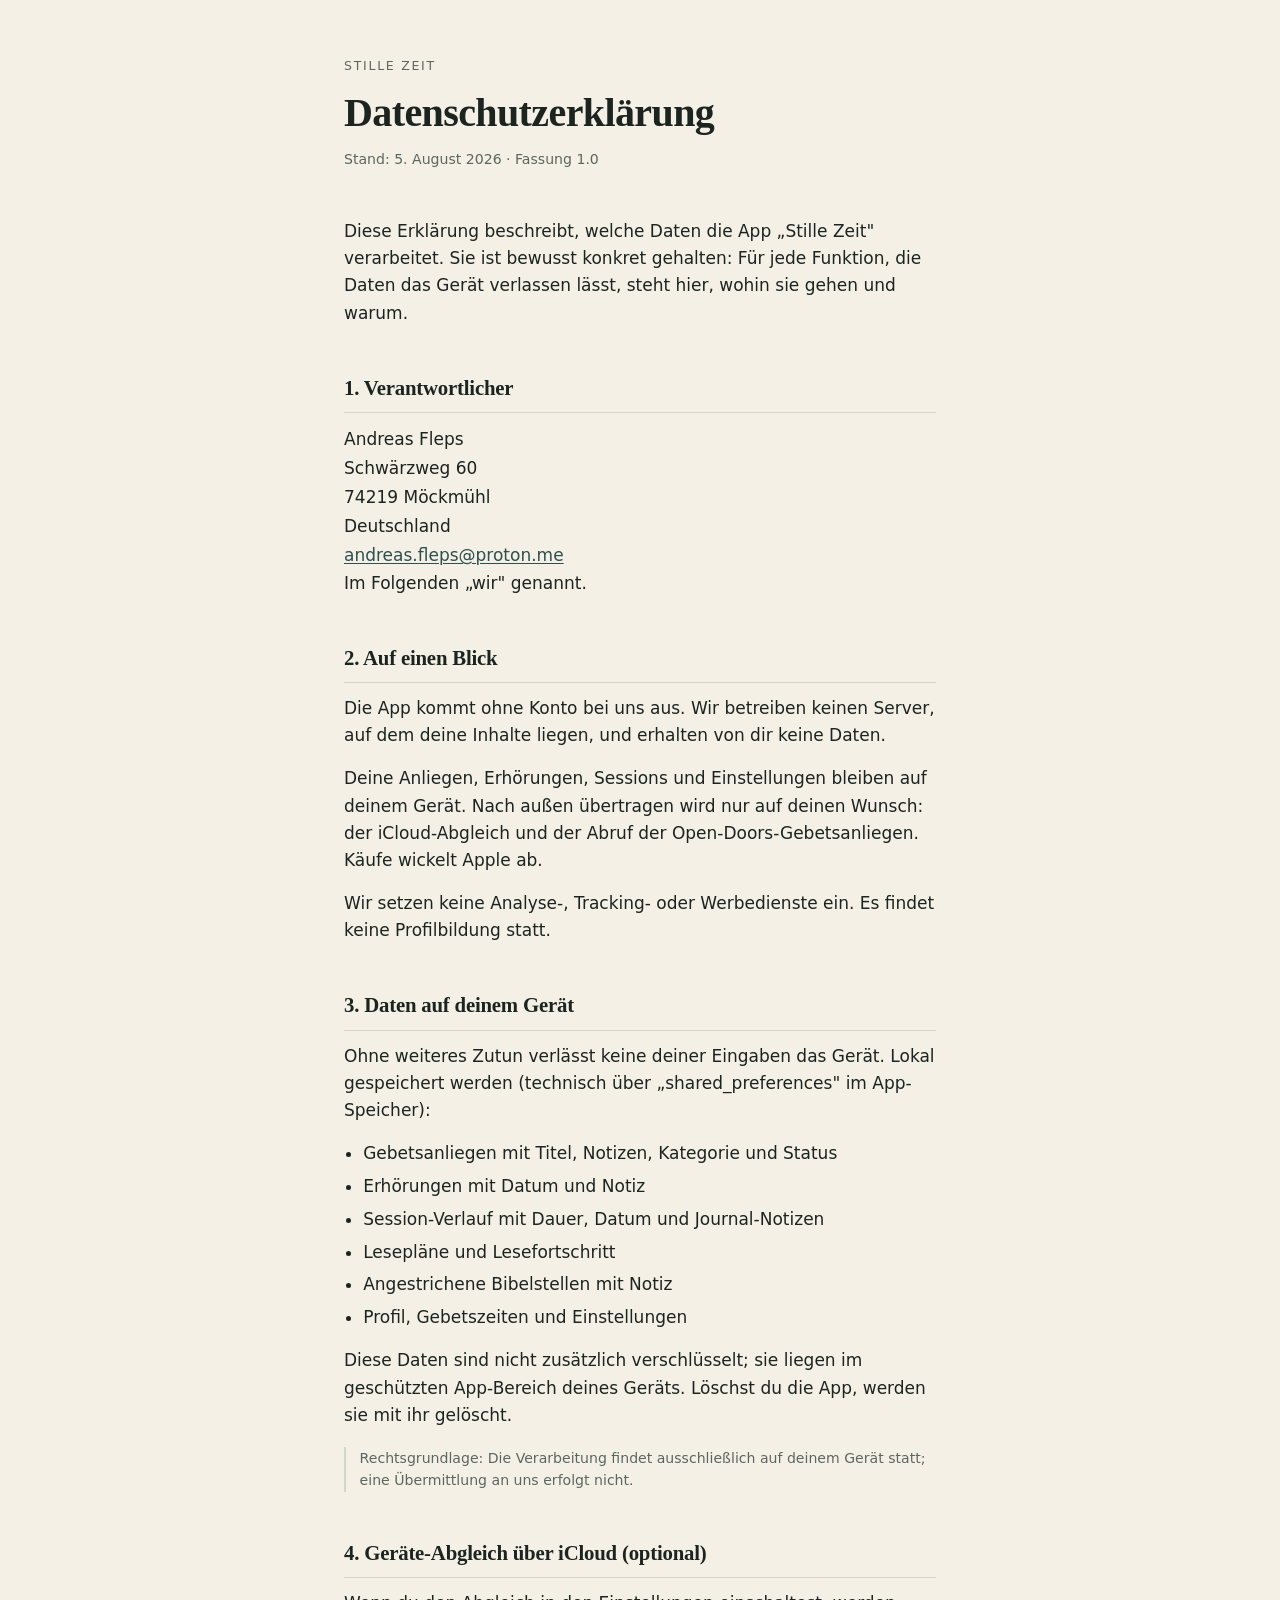
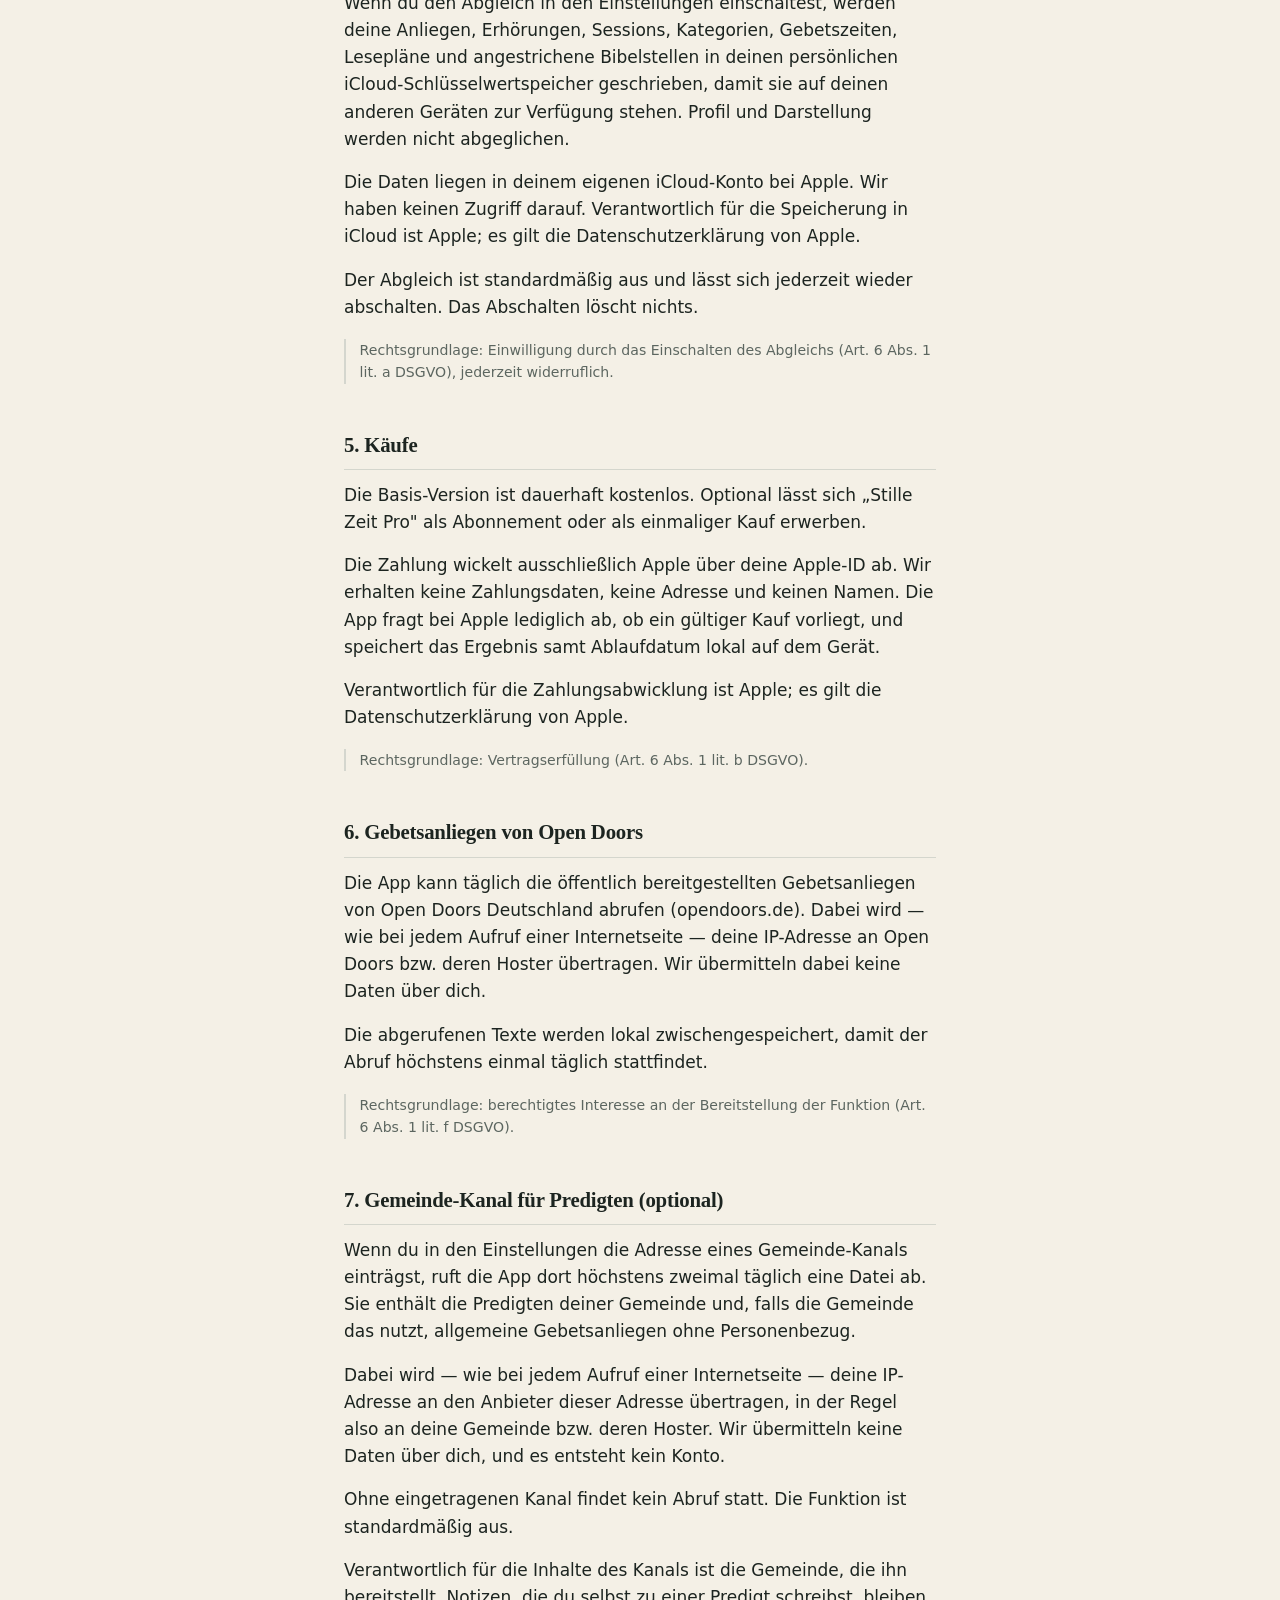
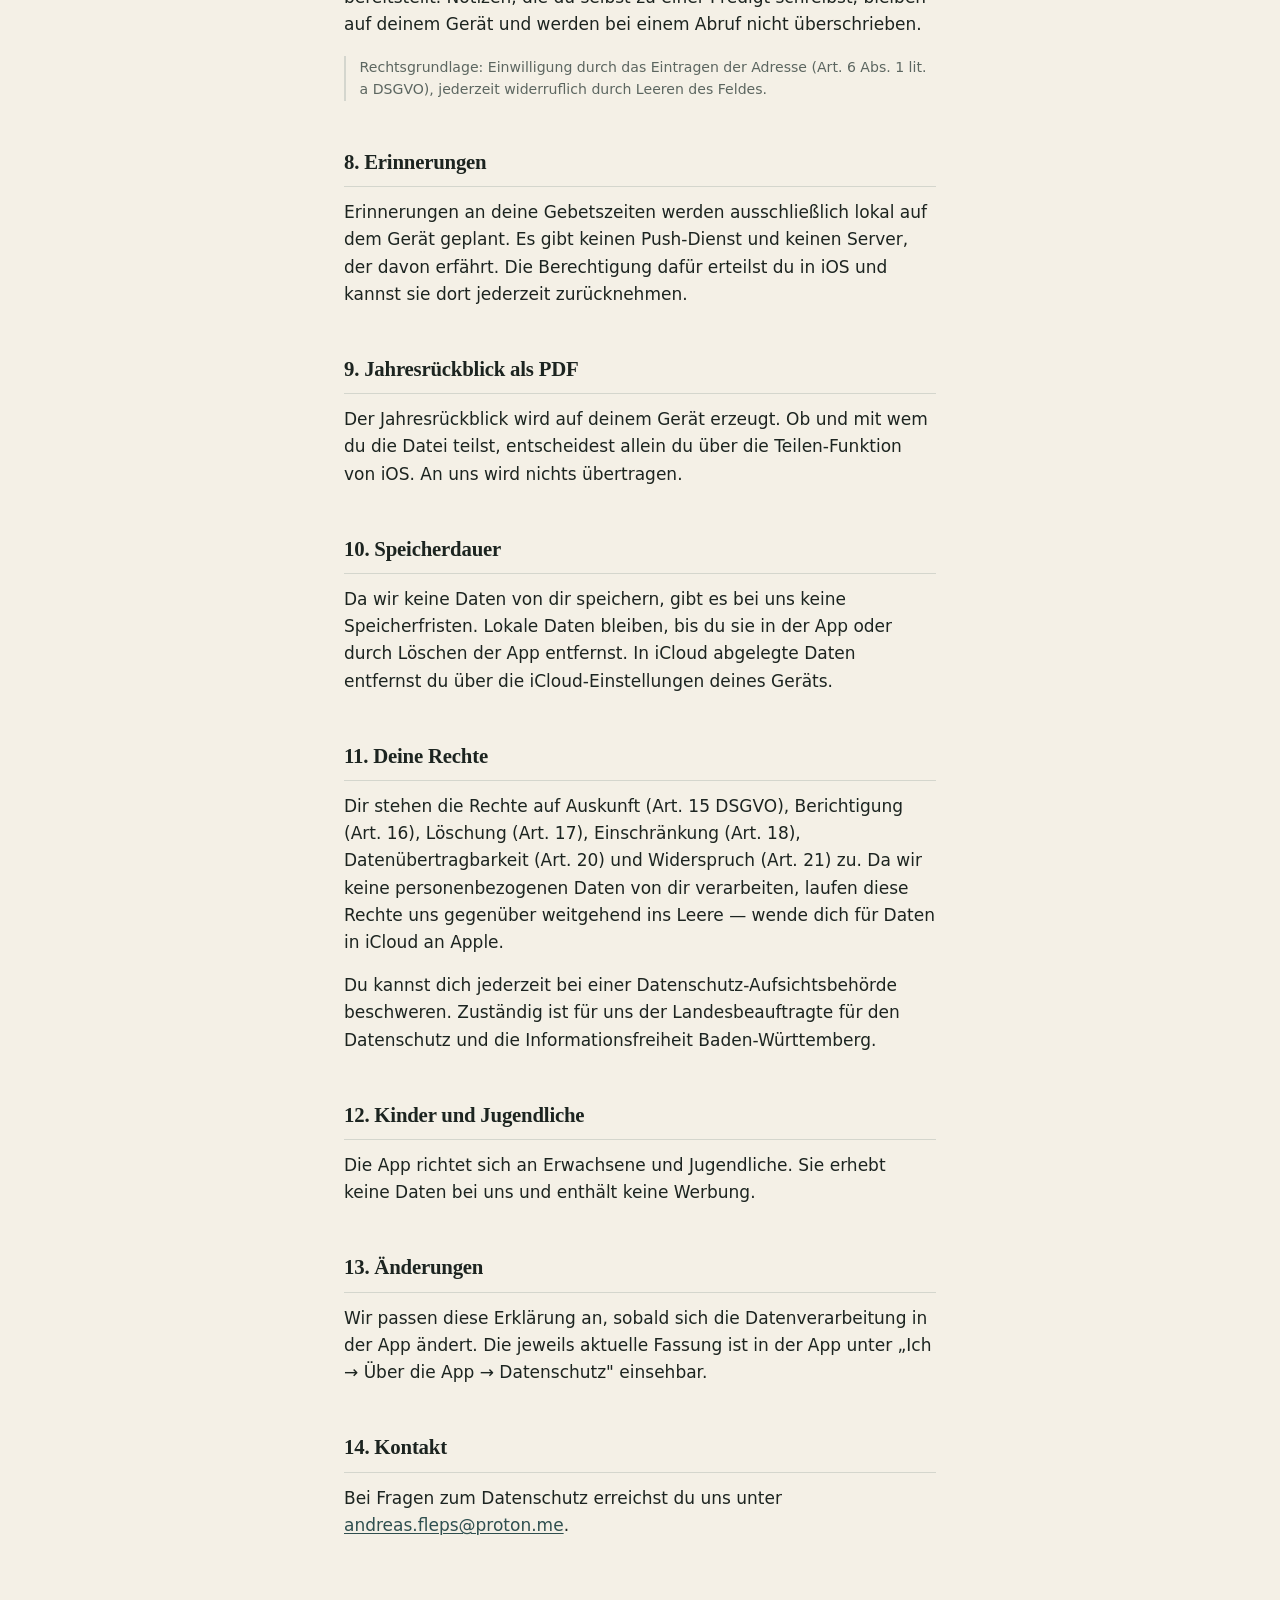
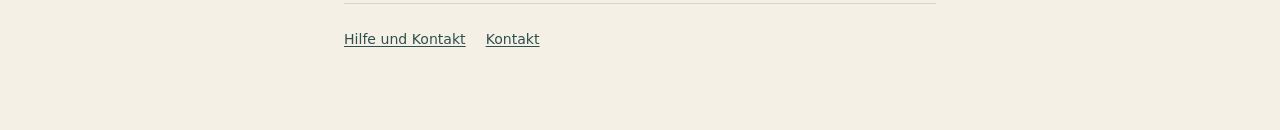
==== datenschutz.html @ 4883e611 "Hilfe- und Datenschutzseite für Stille Zeit Apple verlangt für den App Store eine erreichbare Suppor" ====
<!DOCTYPE html>
<html lang="de">
<head>
<meta charset="utf-8">
<meta name="viewport" content="width=device-width, initial-scale=1">
<title>Datenschutzerklärung — Stille Zeit</title>
<meta name="description" content="Welche Daten die App Stille Zeit verarbeitet — und welche nicht.">
<link rel="stylesheet" href="stil.css">
</head>
<body>
<div class="huelle">

  <header class="kopf">
    <p class="marke">Stille Zeit</p>
    <h1>Datenschutzerklärung</h1>
    <p class="stand">Stand: 5. August 2026 · Fassung 1.0</p>
  </header>

  <p>Diese Erklärung beschreibt, welche Daten die App „Stille Zeit" verarbeitet. Sie ist bewusst konkret gehalten: Für jede Funktion, die Daten das Gerät verlassen lässt, steht hier, wohin sie gehen und warum.</p>

  <h2>1. Verantwortlicher</h2>
  <address class="anschrift">
    Andreas Fleps<br>
    Schwärzweg 60<br>
    74219 Möckmühl<br>
    Deutschland<br>
    <a href="mailto:andreas.fleps@proton.me">andreas.fleps@proton.me</a>
  </address>
  <p>Im Folgenden „wir" genannt.</p>

  <h2>2. Auf einen Blick</h2>
  <p>Die App kommt ohne Konto bei uns aus. Wir betreiben keinen Server, auf dem deine Inhalte liegen, und erhalten von dir keine Daten.</p>
  <p>Deine Anliegen, Erhörungen, Sessions und Einstellungen bleiben auf deinem Gerät. Nach außen übertragen wird nur auf deinen Wunsch: der iCloud-Abgleich und der Abruf der Open-Doors-Gebetsanliegen. Käufe wickelt Apple ab.</p>
  <p>Wir setzen keine Analyse-, Tracking- oder Werbedienste ein. Es findet keine Profilbildung statt.</p>

  <h2>3. Daten auf deinem Gerät</h2>
  <p>Ohne weiteres Zutun verlässt keine deiner Eingaben das Gerät. Lokal gespeichert werden (technisch über „shared_preferences" im App-Speicher):</p>
  <ul>
    <li>Gebetsanliegen mit Titel, Notizen, Kategorie und Status</li>
    <li>Erhörungen mit Datum und Notiz</li>
    <li>Session-Verlauf mit Dauer, Datum und Journal-Notizen</li>
    <li>Lesepläne und Lesefortschritt</li>
    <li>Angestrichene Bibelstellen mit Notiz</li>
    <li>Profil, Gebetszeiten und Einstellungen</li>
  </ul>
  <p>Diese Daten sind nicht zusätzlich verschlüsselt; sie liegen im geschützten App-Bereich deines Geräts. Löschst du die App, werden sie mit ihr gelöscht.</p>
  <p class="rechtsgrund">Rechtsgrundlage: Die Verarbeitung findet ausschließlich auf deinem Gerät statt; eine Übermittlung an uns erfolgt nicht.</p>

  <h2>4. Geräte-Abgleich über iCloud (optional)</h2>
  <p>Wenn du den Abgleich in den Einstellungen einschaltest, werden deine Anliegen, Erhörungen, Sessions, Kategorien, Gebetszeiten, Lesepläne und angestrichene Bibelstellen in deinen persönlichen iCloud-Schlüsselwertspeicher geschrieben, damit sie auf deinen anderen Geräten zur Verfügung stehen. Profil und Darstellung werden nicht abgeglichen.</p>
  <p>Die Daten liegen in deinem eigenen iCloud-Konto bei Apple. Wir haben keinen Zugriff darauf. Verantwortlich für die Speicherung in iCloud ist Apple; es gilt die Datenschutzerklärung von Apple.</p>
  <p>Der Abgleich ist standardmäßig aus und lässt sich jederzeit wieder abschalten. Das Abschalten löscht nichts.</p>
  <p class="rechtsgrund">Rechtsgrundlage: Einwilligung durch das Einschalten des Abgleichs (Art. 6 Abs. 1 lit. a DSGVO), jederzeit widerruflich.</p>

  <h2>5. Käufe</h2>
  <p>Die Basis-Version ist dauerhaft kostenlos. Optional lässt sich „Stille Zeit Pro" als Abonnement oder als einmaliger Kauf erwerben.</p>
  <p>Die Zahlung wickelt ausschließlich Apple über deine Apple-ID ab. Wir erhalten keine Zahlungsdaten, keine Adresse und keinen Namen. Die App fragt bei Apple lediglich ab, ob ein gültiger Kauf vorliegt, und speichert das Ergebnis samt Ablaufdatum lokal auf dem Gerät.</p>
  <p>Verantwortlich für die Zahlungsabwicklung ist Apple; es gilt die Datenschutzerklärung von Apple.</p>
  <p class="rechtsgrund">Rechtsgrundlage: Vertragserfüllung (Art. 6 Abs. 1 lit. b DSGVO).</p>

  <h2>6. Gebetsanliegen von Open Doors</h2>
  <p>Die App kann täglich die öffentlich bereitgestellten Gebetsanliegen von Open Doors Deutschland abrufen (opendoors.de). Dabei wird — wie bei jedem Aufruf einer Internetseite — deine IP-Adresse an Open Doors bzw. deren Hoster übertragen. Wir übermitteln dabei keine Daten über dich.</p>
  <p>Die abgerufenen Texte werden lokal zwischengespeichert, damit der Abruf höchstens einmal täglich stattfindet.</p>
  <p class="rechtsgrund">Rechtsgrundlage: berechtigtes Interesse an der Bereitstellung der Funktion (Art. 6 Abs. 1 lit. f DSGVO).</p>

  <h2>7. Gemeinde-Kanal für Predigten (optional)</h2>
  <p>Wenn du in den Einstellungen die Adresse eines Gemeinde-Kanals einträgst, ruft die App dort höchstens zweimal täglich eine Datei ab. Sie enthält die Predigten deiner Gemeinde und, falls die Gemeinde das nutzt, allgemeine Gebetsanliegen ohne Personenbezug.</p>
  <p>Dabei wird — wie bei jedem Aufruf einer Internetseite — deine IP-Adresse an den Anbieter dieser Adresse übertragen, in der Regel also an deine Gemeinde bzw. deren Hoster. Wir übermitteln keine Daten über dich, und es entsteht kein Konto.</p>
  <p>Ohne eingetragenen Kanal findet kein Abruf statt. Die Funktion ist standardmäßig aus.</p>
  <p>Verantwortlich für die Inhalte des Kanals ist die Gemeinde, die ihn bereitstellt. Notizen, die du selbst zu einer Predigt schreibst, bleiben auf deinem Gerät und werden bei einem Abruf nicht überschrieben.</p>
  <p class="rechtsgrund">Rechtsgrundlage: Einwilligung durch das Eintragen der Adresse (Art. 6 Abs. 1 lit. a DSGVO), jederzeit widerruflich durch Leeren des Feldes.</p>

  <h2>8. Erinnerungen</h2>
  <p>Erinnerungen an deine Gebetszeiten werden ausschließlich lokal auf dem Gerät geplant. Es gibt keinen Push-Dienst und keinen Server, der davon erfährt. Die Berechtigung dafür erteilst du in iOS und kannst sie dort jederzeit zurücknehmen.</p>

  <h2>9. Jahresrückblick als PDF</h2>
  <p>Der Jahresrückblick wird auf deinem Gerät erzeugt. Ob und mit wem du die Datei teilst, entscheidest allein du über die Teilen-Funktion von iOS. An uns wird nichts übertragen.</p>

  <h2>10. Speicherdauer</h2>
  <p>Da wir keine Daten von dir speichern, gibt es bei uns keine Speicherfristen. Lokale Daten bleiben, bis du sie in der App oder durch Löschen der App entfernst. In iCloud abgelegte Daten entfernst du über die iCloud-Einstellungen deines Geräts.</p>

  <h2>11. Deine Rechte</h2>
  <p>Dir stehen die Rechte auf Auskunft (Art. 15 DSGVO), Berichtigung (Art. 16), Löschung (Art. 17), Einschränkung (Art. 18), Datenübertragbarkeit (Art. 20) und Widerspruch (Art. 21) zu. Da wir keine personenbezogenen Daten von dir verarbeiten, laufen diese Rechte uns gegenüber weitgehend ins Leere — wende dich für Daten in iCloud an Apple.</p>
  <p>Du kannst dich jederzeit bei einer Datenschutz-Aufsichtsbehörde beschweren. Zuständig ist für uns der Landesbeauftragte für den Datenschutz und die Informationsfreiheit Baden-Württemberg.</p>

  <h2>12. Kinder und Jugendliche</h2>
  <p>Die App richtet sich an Erwachsene und Jugendliche. Sie erhebt keine Daten bei uns und enthält keine Werbung.</p>

  <h2>13. Änderungen</h2>
  <p>Wir passen diese Erklärung an, sobald sich die Datenverarbeitung in der App ändert. Die jeweils aktuelle Fassung ist in der App unter „Ich → Über die App → Datenschutz" einsehbar.</p>

  <h2>14. Kontakt</h2>
  <p>Bei Fragen zum Datenschutz erreichst du uns unter <a href="mailto:andreas.fleps@proton.me">andreas.fleps@proton.me</a>.</p>

  <footer class="fuss">
    <a href="index.html">Hilfe und Kontakt</a>
    <a href="mailto:andreas.fleps@proton.me">Kontakt</a>
  </footer>

</div>
</body>
</html>
---- stil.css ----
/* Farben und Typografie der App „Stille Zeit" —
   Schiefergrün, Sandton, warmes Gold. */

:root {
  --sand: #f4f0e6;
  --karte: #ffffff;
  --tinte: #1c2420;
  --tinte-leise: #5c6660;
  --schiefer: #2f4f4f;
  --gold: #a8863f;
  --linie: rgba(47, 79, 79, 0.16);
  --linie-zart: rgba(47, 79, 79, 0.08);
}

@media (prefers-color-scheme: dark) {
  :root {
    --sand: #141a18;
    --karte: #1e2624;
    --tinte: #e8e4d9;
    --tinte-leise: #9aa49e;
    --schiefer: #8fb3a8;
    --gold: #c4a35a;
    --linie: rgba(143, 179, 168, 0.22);
    --linie-zart: rgba(143, 179, 168, 0.1);
  }
}

* {
  box-sizing: border-box;
}

body {
  margin: 0;
  padding: 0;
  background: var(--sand);
  color: var(--tinte);
  font-family: system-ui, -apple-system, "Segoe UI", Roboto, sans-serif;
  font-size: 17px;
  line-height: 1.6;
  -webkit-font-smoothing: antialiased;
}

.huelle {
  max-width: 40rem;
  margin: 0 auto;
  padding: 3.5rem 1.5rem 5rem;
}

/* ── Kopf ── */

.kopf {
  margin-bottom: 3rem;
}

.marke {
  font-size: 0.78rem;
  letter-spacing: 0.14em;
  text-transform: uppercase;
  color: var(--tinte-leise);
  margin: 0 0 0.9rem;
}

h1 {
  font-family: ui-serif, Georgia, "Times New Roman", serif;
  font-size: clamp(1.9rem, 5vw, 2.5rem);
  font-weight: 600;
  letter-spacing: -0.015em;
  line-height: 1.15;
  text-wrap: balance;
  margin: 0 0 0.7rem;
}

.stand {
  font-size: 0.88rem;
  color: var(--tinte-leise);
  margin: 0;
}

.vorspann {
  font-size: 1.05rem;
  color: var(--tinte-leise);
  margin: 0;
}

/* ── Text ── */

h2 {
  font-family: ui-serif, Georgia, "Times New Roman", serif;
  font-size: 1.3rem;
  font-weight: 600;
  letter-spacing: -0.01em;
  margin: 2.75rem 0 0.75rem;
  padding-bottom: 0.5rem;
  border-bottom: 1px solid var(--linie);
}

h3 {
  font-size: 1.02rem;
  font-weight: 600;
  margin: 1.9rem 0 0.4rem;
}

p {
  margin: 0 0 1rem;
}

ul {
  margin: 0 0 1rem;
  padding-left: 1.2rem;
}

li {
  margin-bottom: 0.35rem;
}

a {
  color: var(--schiefer);
  text-decoration-thickness: 1px;
  text-underline-offset: 2px;
}

a:hover {
  color: var(--gold);
}

a:focus-visible {
  outline: 2px solid var(--gold);
  outline-offset: 2px;
  border-radius: 2px;
}

.anschrift {
  font-style: normal;
  line-height: 1.7;
}

/* ── Karten und Hinweise ── */

.karte {
  background: var(--karte);
  border: 1px solid var(--linie);
  border-radius: 12px;
  padding: 1.25rem 1.4rem;
  margin: 1.5rem 0;
}

.karte p:last-child {
  margin-bottom: 0;
}

.rechtsgrund {
  font-size: 0.88rem;
  color: var(--tinte-leise);
  border-left: 2px solid var(--linie);
  padding-left: 0.85rem;
  margin: 1.1rem 0 1.5rem;
}

/* ── Fuß ── */

.fuss {
  margin-top: 4rem;
  padding-top: 1.5rem;
  border-top: 1px solid var(--linie);
  font-size: 0.88rem;
  color: var(--tinte-leise);
  display: flex;
  gap: 1.25rem;
  flex-wrap: wrap;
}
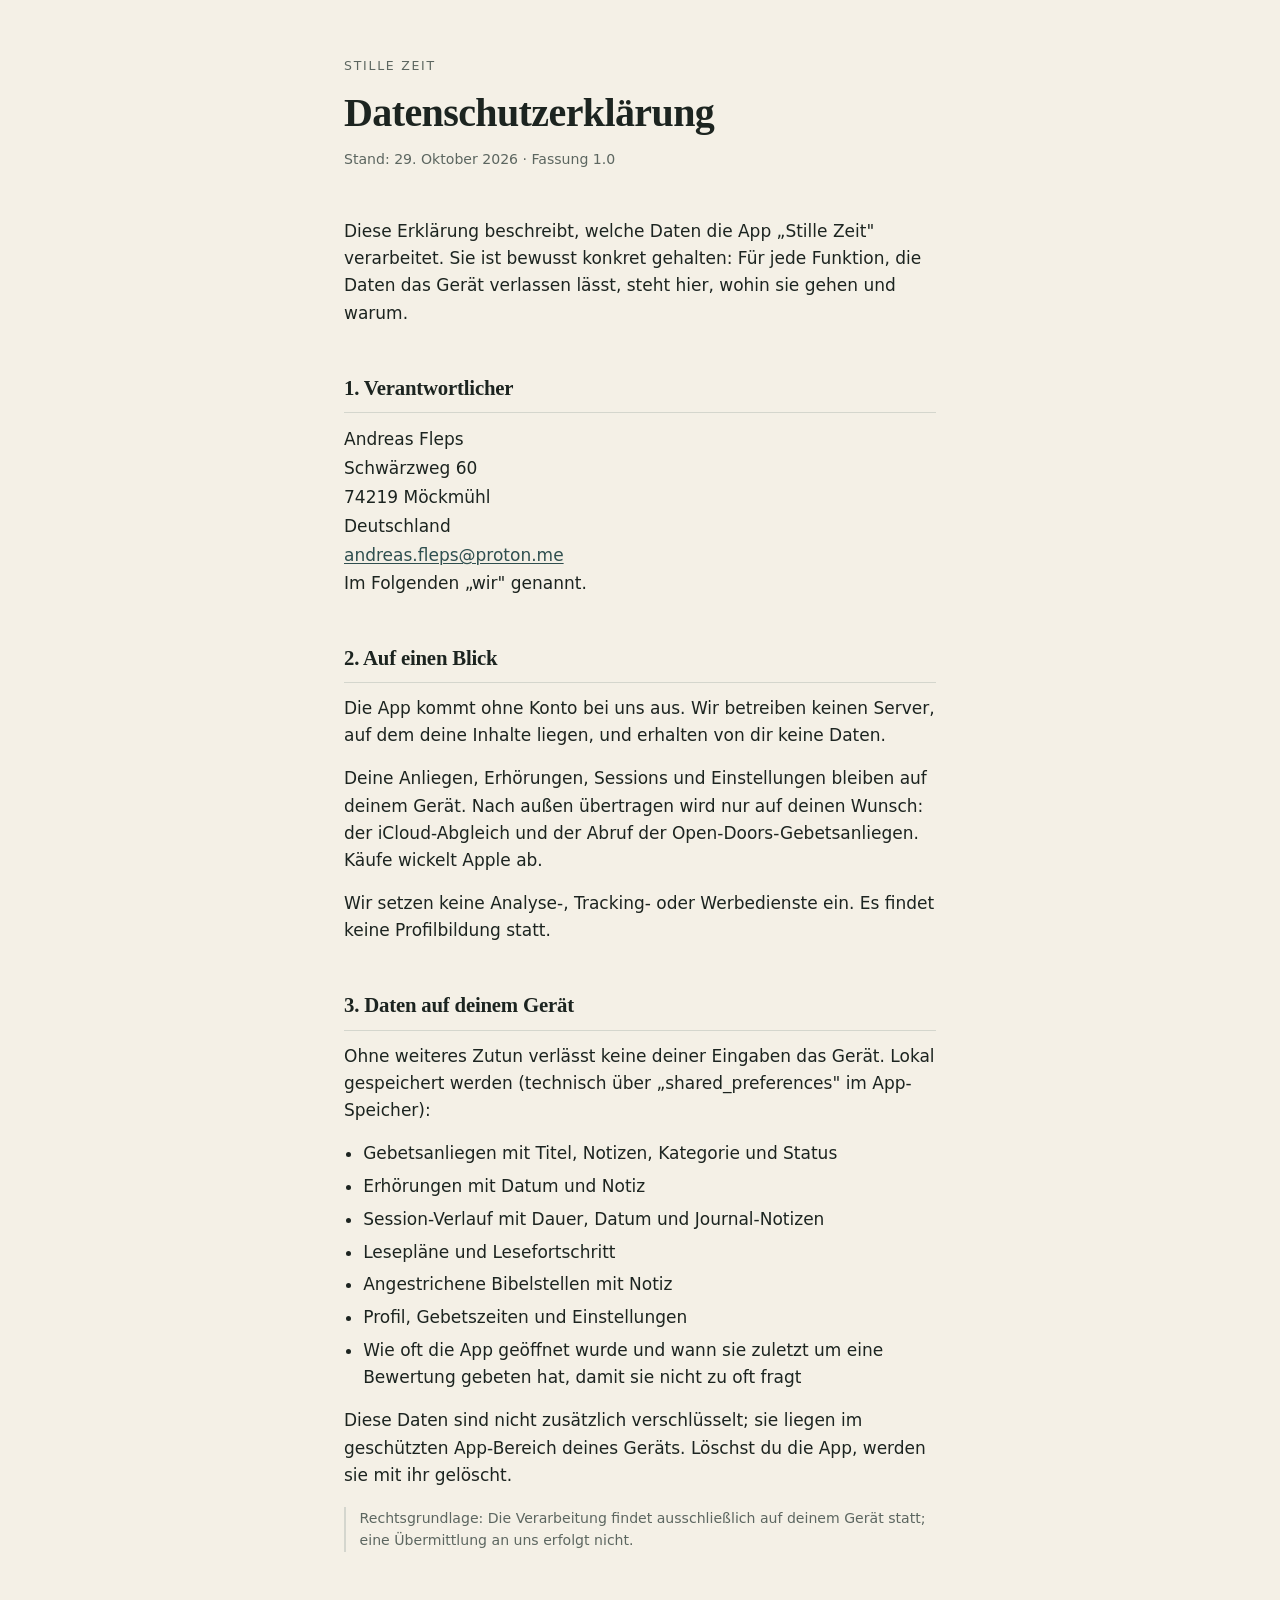
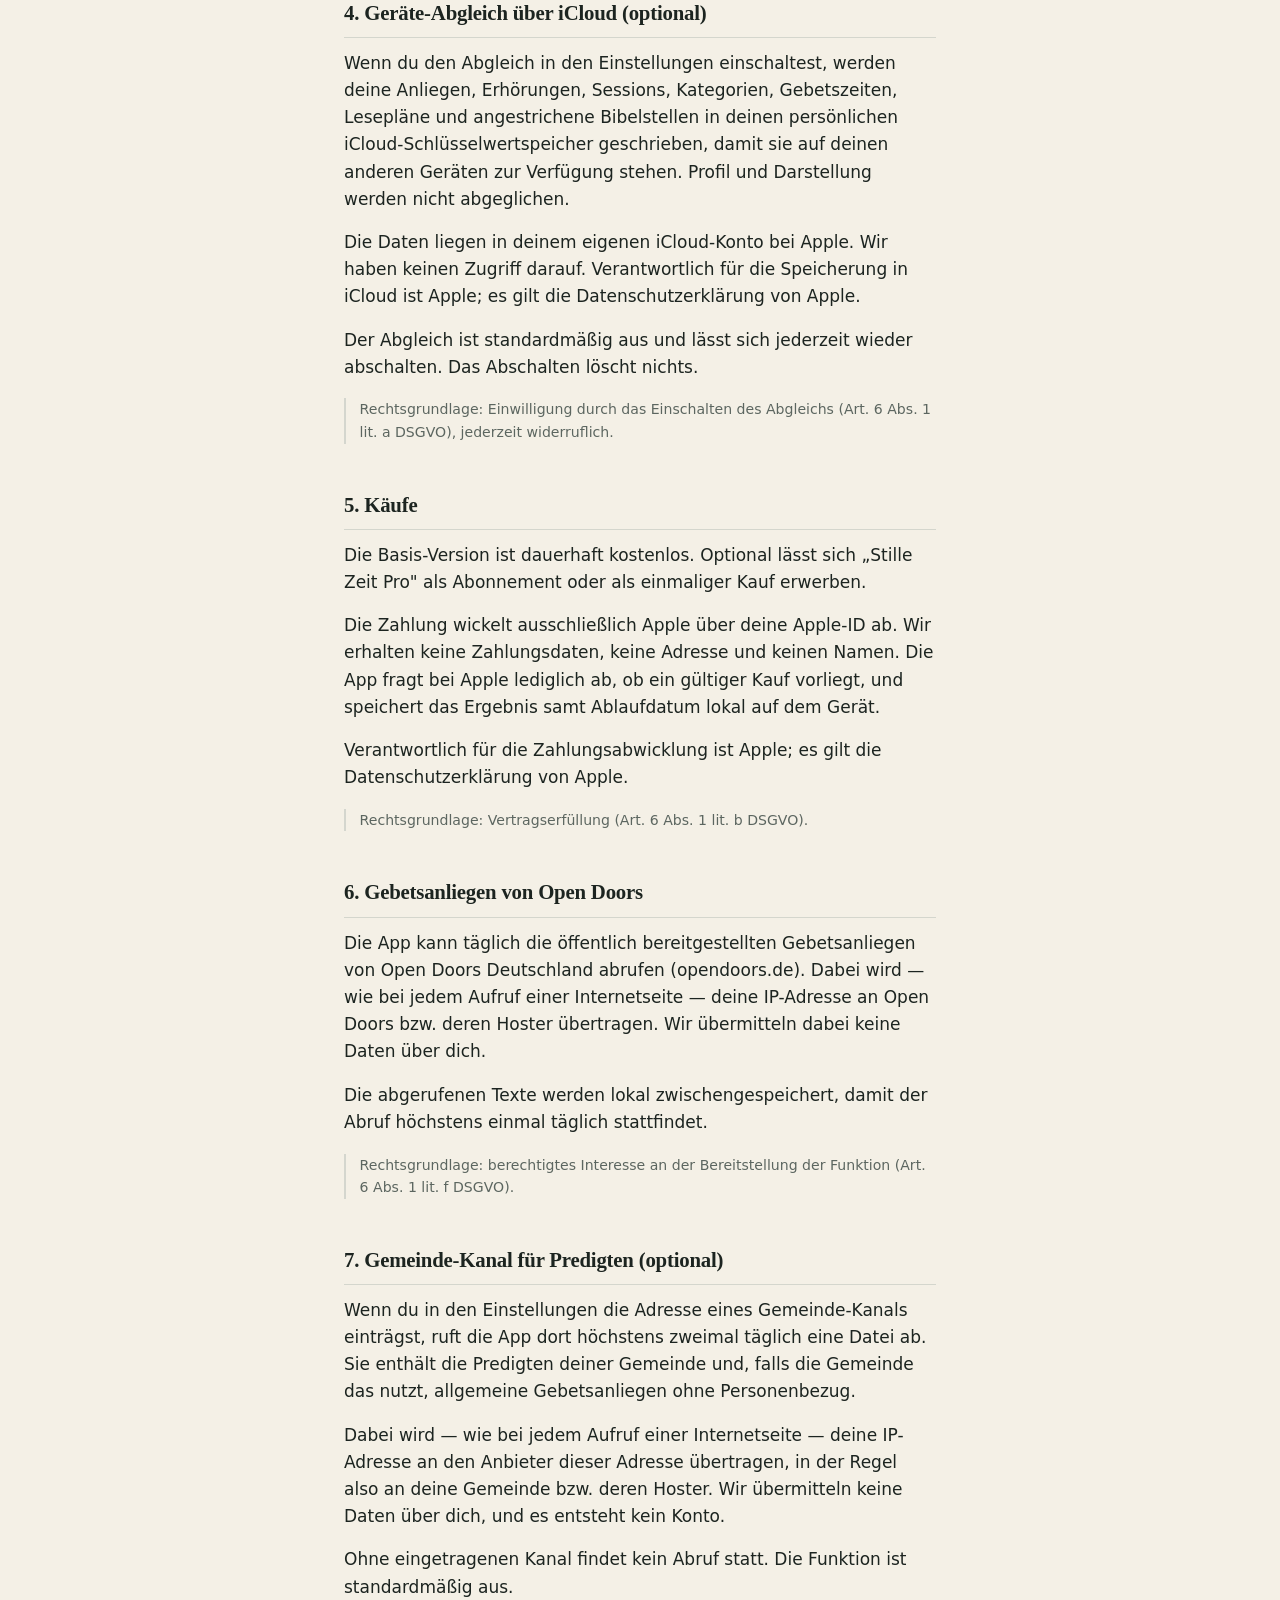
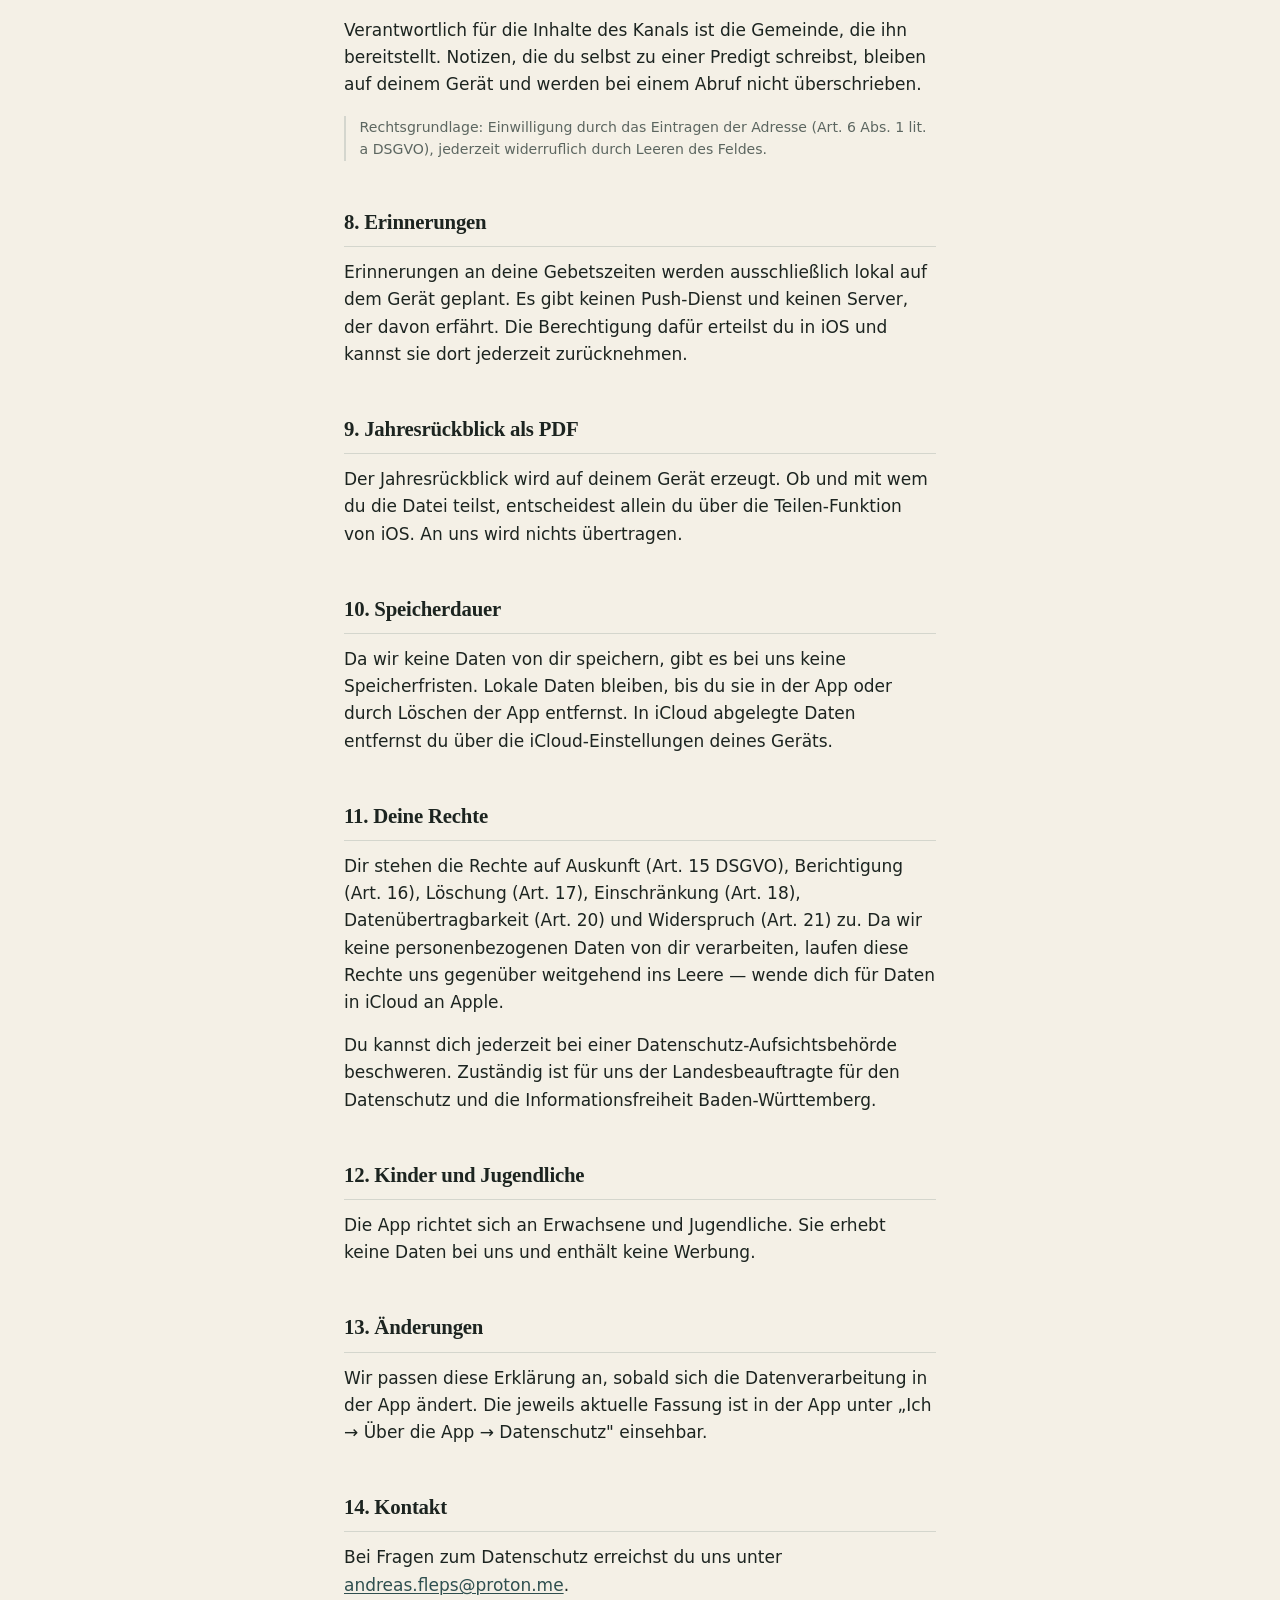
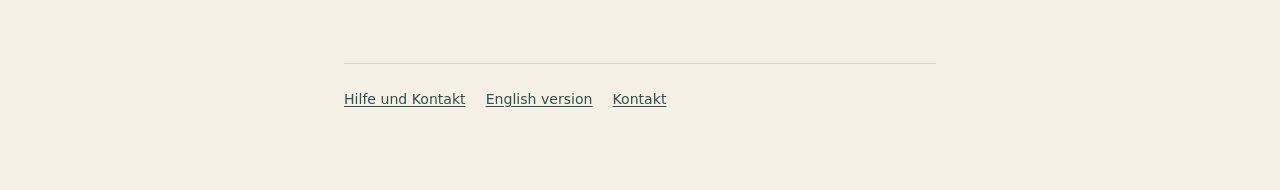
==== commit 93ff6a2a: "Datenschutz: englische Fassung, deutsche auf Stand 29. Oktober 2026 Co-Authored-By: Claude Sonnet 5." ====
--- a/datenschutz.html
+++ b/datenschutz.html
@@ -13,7 +13,7 @@
   <header class="kopf">
     <p class="marke">Stille Zeit</p>
     <h1>Datenschutzerklärung</h1>
-    <p class="stand">Stand: 5. August 2026 · Fassung 1.0</p>
+    <p class="stand">Stand: 29. Oktober 2026 · Fassung 1.0</p>
   </header>
 
   <p>Diese Erklärung beschreibt, welche Daten die App „Stille Zeit" verarbeitet. Sie ist bewusst konkret gehalten: Für jede Funktion, die Daten das Gerät verlassen lässt, steht hier, wohin sie gehen und warum.</p>
@@ -42,6 +42,7 @@
     <li>Lesepläne und Lesefortschritt</li>
     <li>Angestrichene Bibelstellen mit Notiz</li>
     <li>Profil, Gebetszeiten und Einstellungen</li>
+    <li>Wie oft die App geöffnet wurde und wann sie zuletzt um eine Bewertung gebeten hat, damit sie nicht zu oft fragt</li>
   </ul>
   <p>Diese Daten sind nicht zusätzlich verschlüsselt; sie liegen im geschützten App-Bereich deines Geräts. Löschst du die App, werden sie mit ihr gelöscht.</p>
   <p class="rechtsgrund">Rechtsgrundlage: Die Verarbeitung findet ausschließlich auf deinem Gerät statt; eine Übermittlung an uns erfolgt nicht.</p>
@@ -94,6 +95,7 @@
 
   <footer class="fuss">
     <a href="index.html">Hilfe und Kontakt</a>
+    <a href="datenschutz-en.html">English version</a>
     <a href="mailto:andreas.fleps@proton.me">Kontakt</a>
   </footer>
 
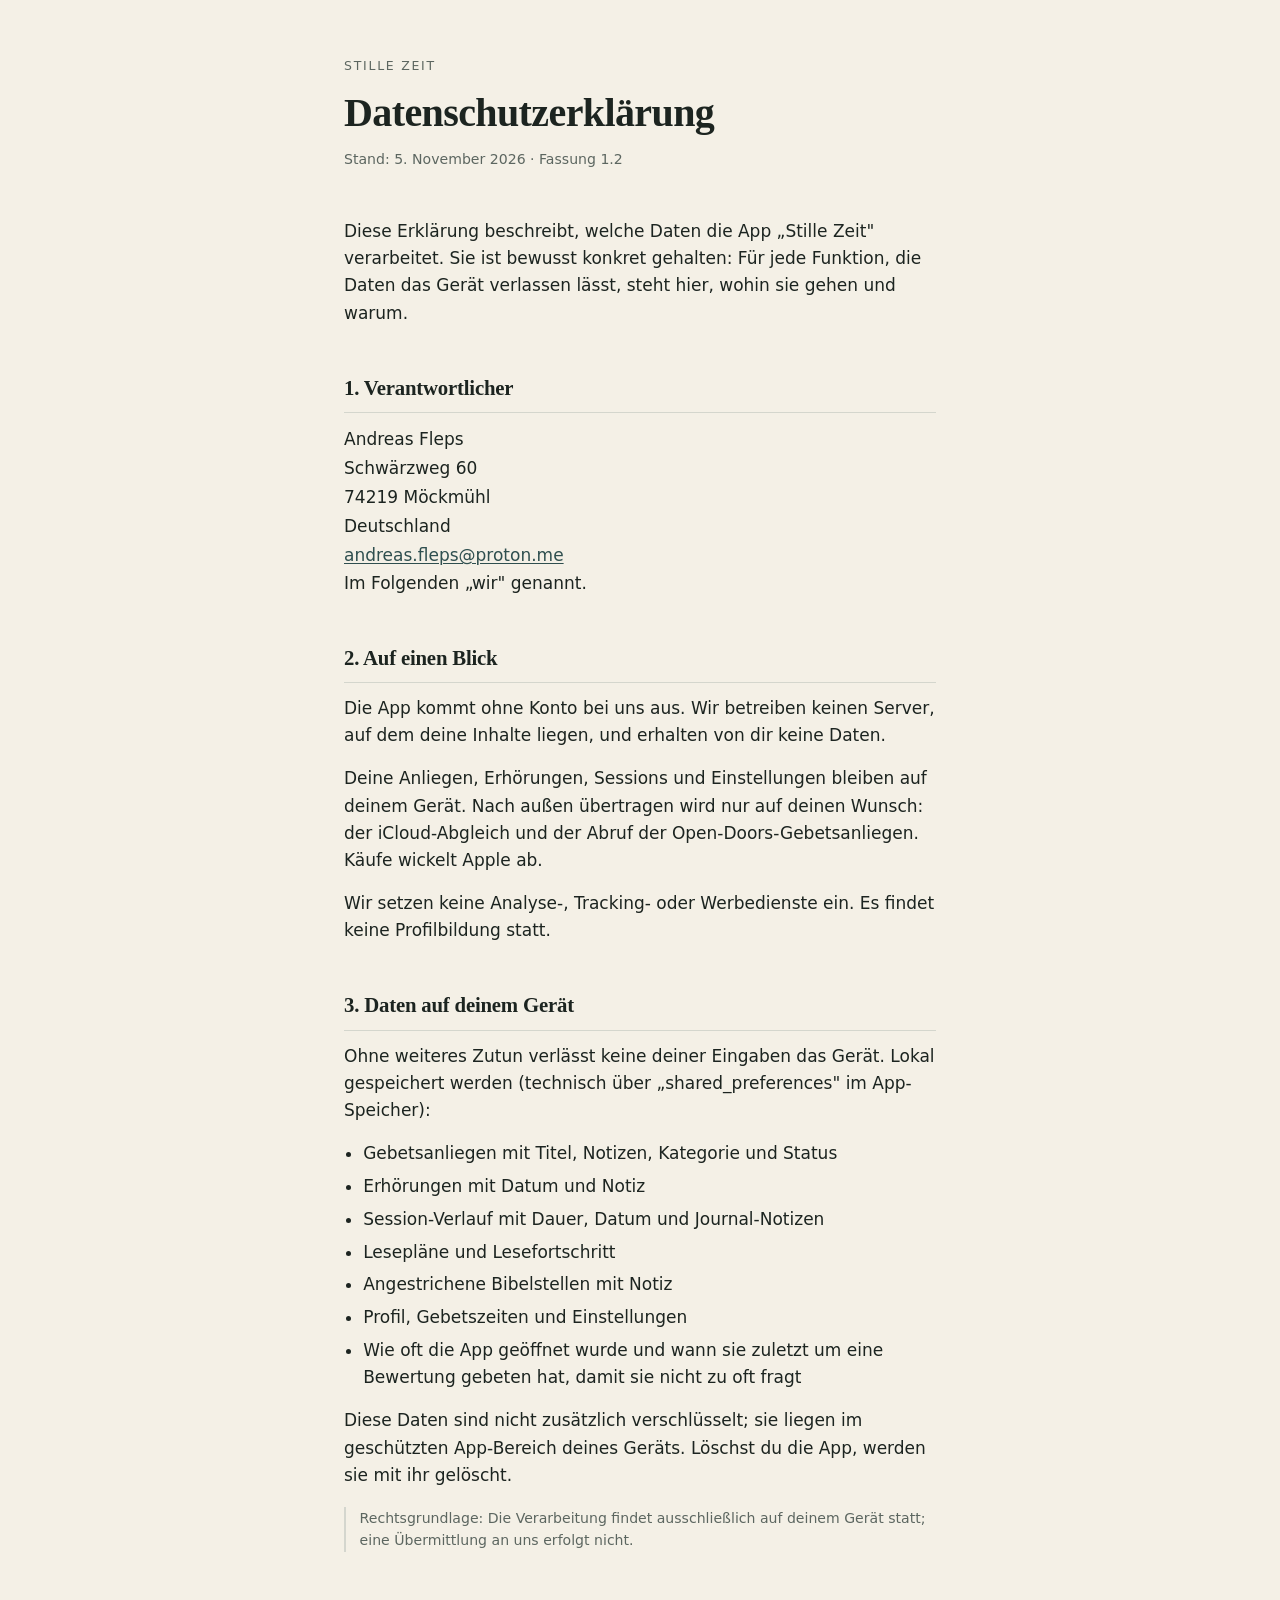
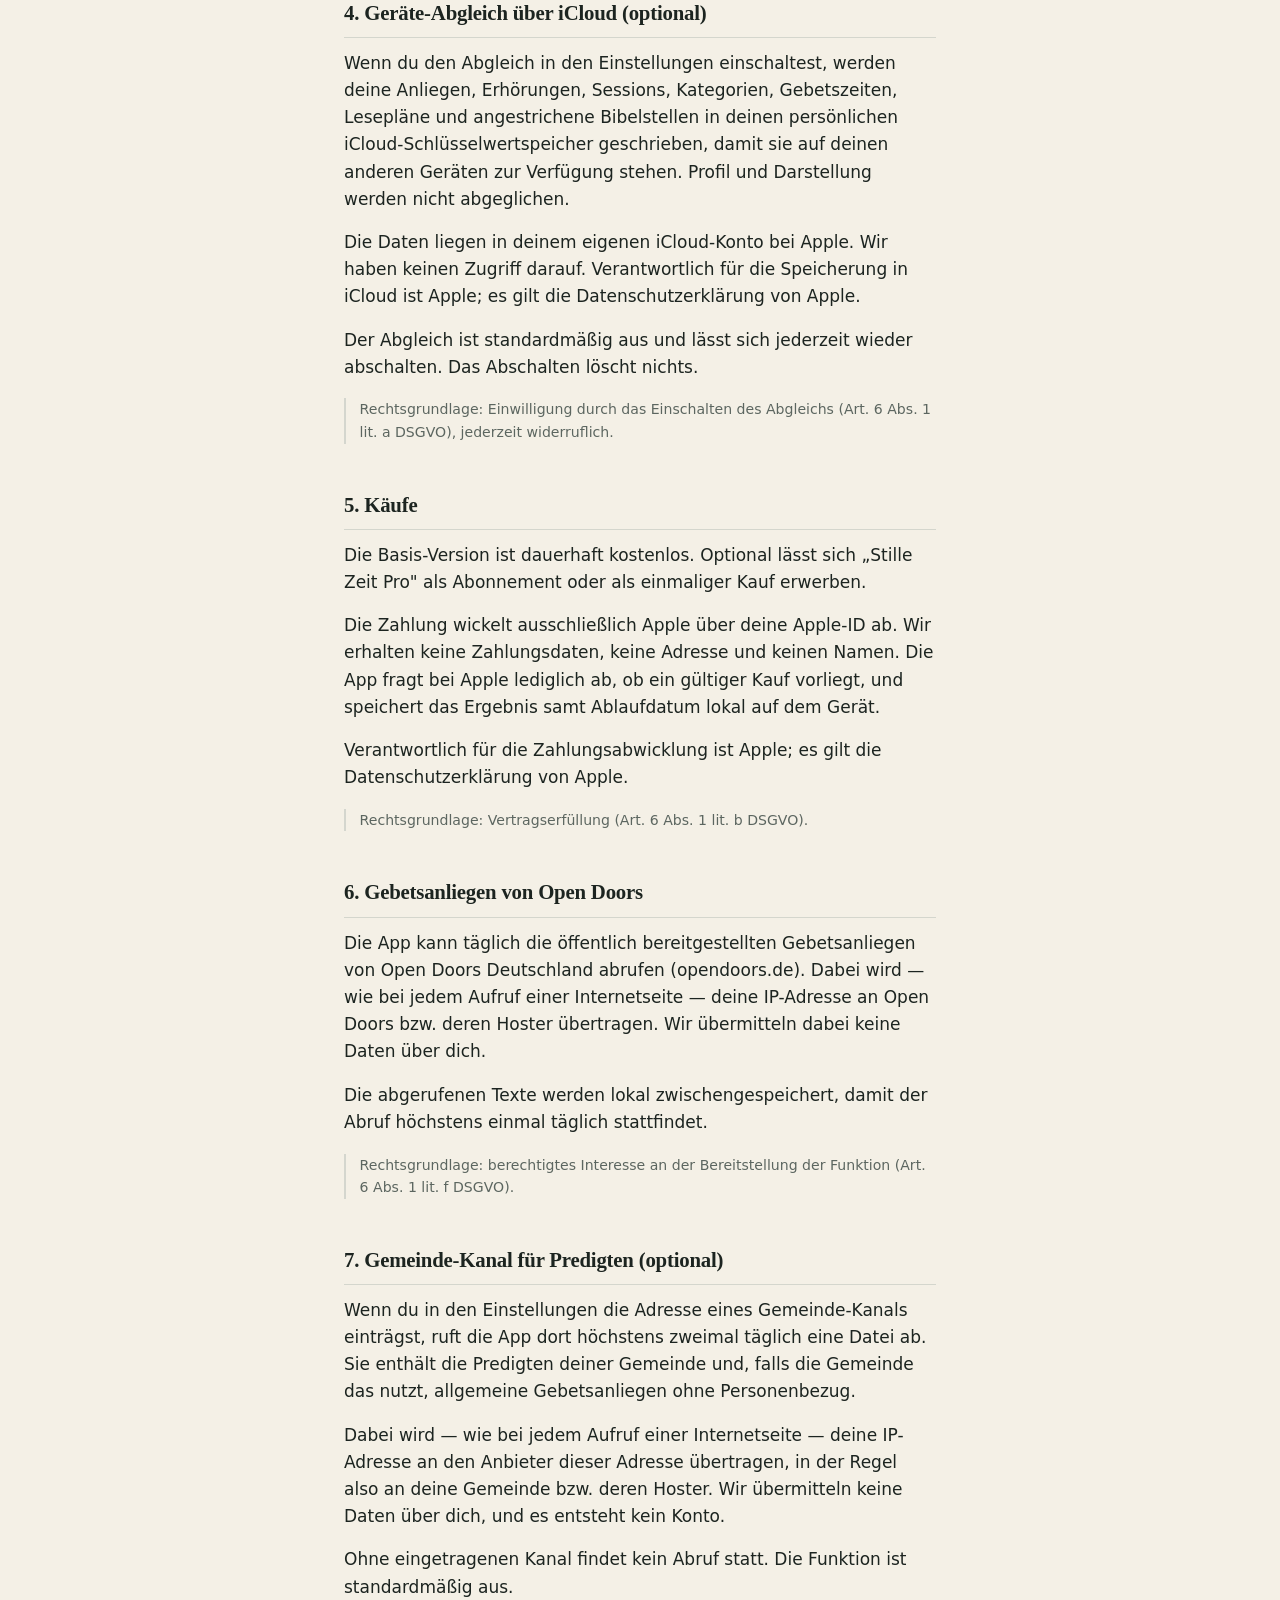
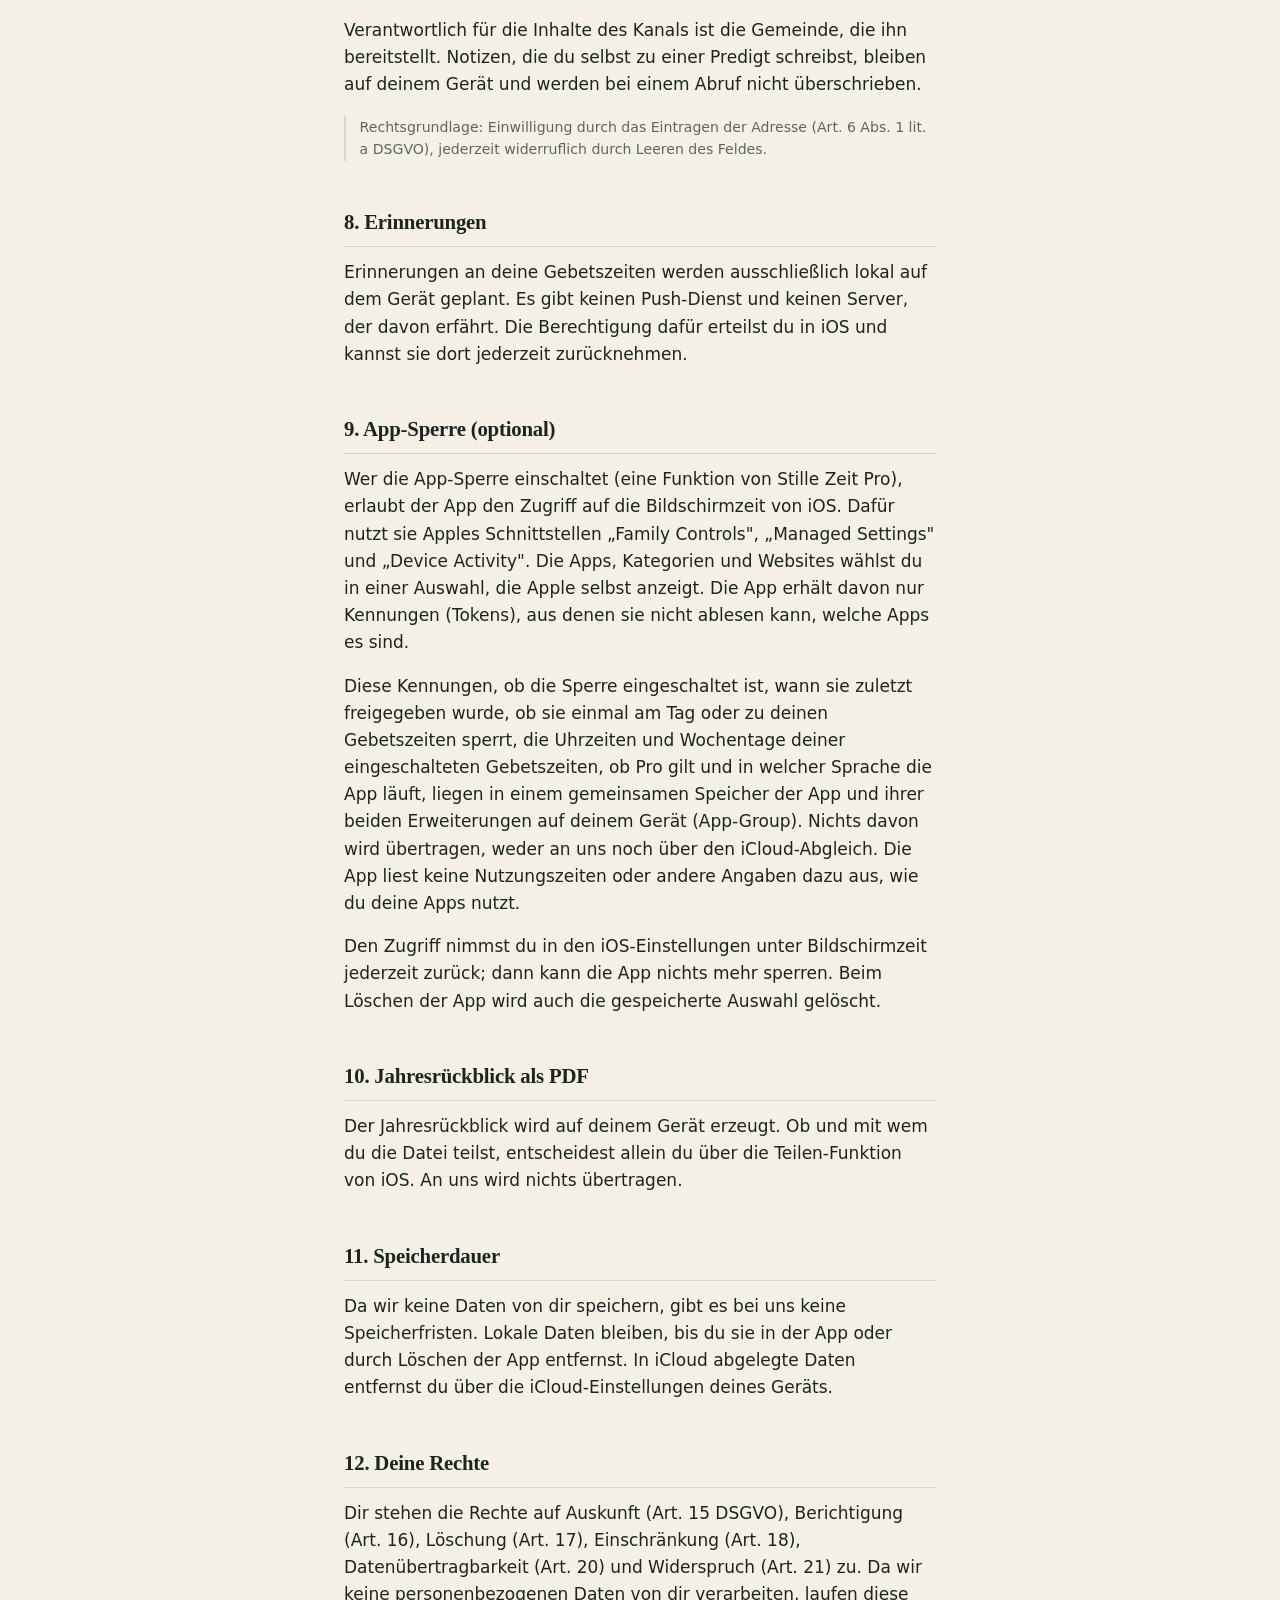
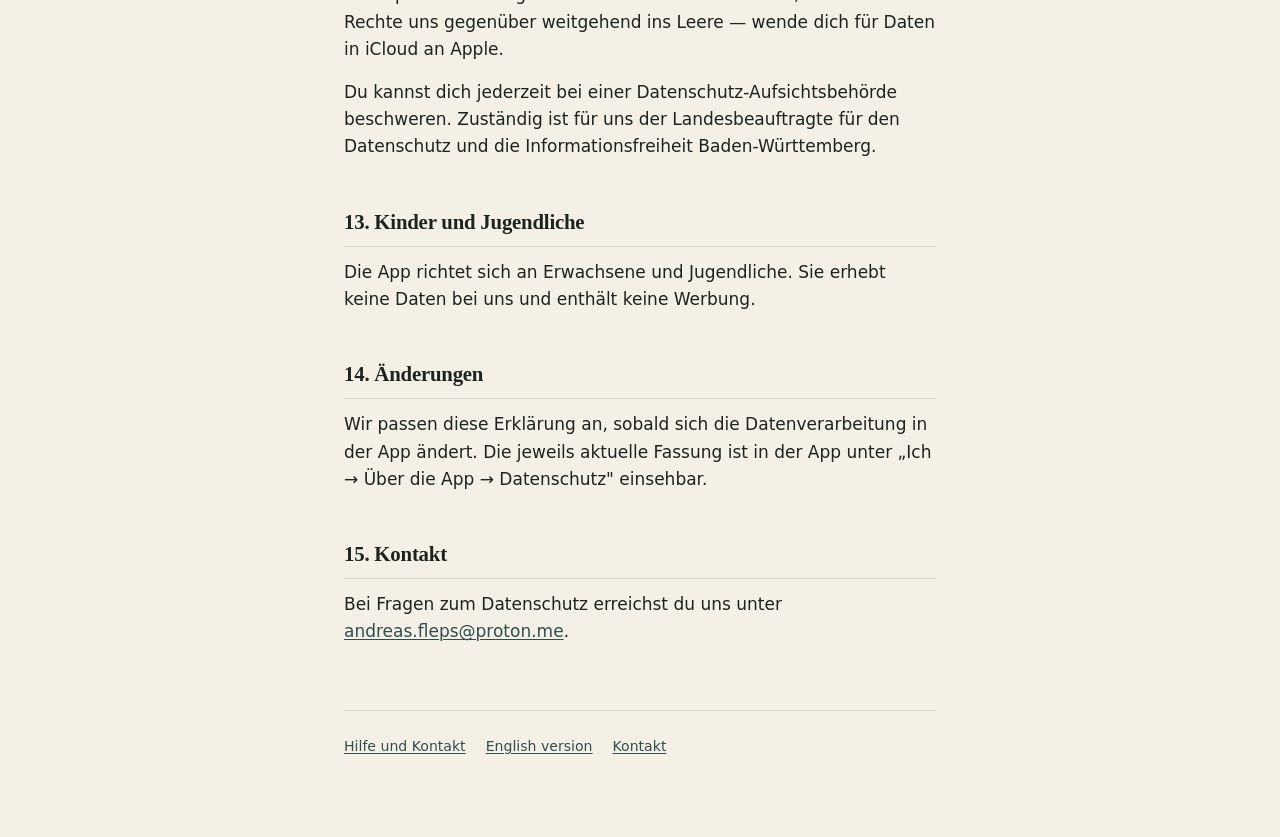
==== commit 56b6f8cb: "Datenschutz Fassung 1.2: App-Sperre und Sperre zu Gebetszeiten Co-Authored-By: Claude Opus 5.5 <nore" ====
--- a/datenschutz.html
+++ b/datenschutz.html
@@ -13,7 +13,7 @@
   <header class="kopf">
     <p class="marke">Stille Zeit</p>
     <h1>Datenschutzerklärung</h1>
-    <p class="stand">Stand: 29. Oktober 2026 · Fassung 1.0</p>
+    <p class="stand">Stand: 5. November 2026 · Fassung 1.2</p>
   </header>
 
   <p>Diese Erklärung beschreibt, welche Daten die App „Stille Zeit" verarbeitet. Sie ist bewusst konkret gehalten: Für jede Funktion, die Daten das Gerät verlassen lässt, steht hier, wohin sie gehen und warum.</p>
@@ -74,23 +74,28 @@
   <h2>8. Erinnerungen</h2>
   <p>Erinnerungen an deine Gebetszeiten werden ausschließlich lokal auf dem Gerät geplant. Es gibt keinen Push-Dienst und keinen Server, der davon erfährt. Die Berechtigung dafür erteilst du in iOS und kannst sie dort jederzeit zurücknehmen.</p>
 
-  <h2>9. Jahresrückblick als PDF</h2>
+  <h2>9. App-Sperre (optional)</h2>
+  <p>Wer die App-Sperre einschaltet (eine Funktion von Stille Zeit Pro), erlaubt der App den Zugriff auf die Bildschirmzeit von iOS. Dafür nutzt sie Apples Schnittstellen „Family Controls", „Managed Settings" und „Device Activity". Die Apps, Kategorien und Websites wählst du in einer Auswahl, die Apple selbst anzeigt. Die App erhält davon nur Kennungen (Tokens), aus denen sie nicht ablesen kann, welche Apps es sind.</p>
+  <p>Diese Kennungen, ob die Sperre eingeschaltet ist, wann sie zuletzt freigegeben wurde, ob sie einmal am Tag oder zu deinen Gebetszeiten sperrt, die Uhrzeiten und Wochentage deiner eingeschalteten Gebetszeiten, ob Pro gilt und in welcher Sprache die App läuft, liegen in einem gemeinsamen Speicher der App und ihrer beiden Erweiterungen auf deinem Gerät (App-Group). Nichts davon wird übertragen, weder an uns noch über den iCloud-Abgleich. Die App liest keine Nutzungszeiten oder andere Angaben dazu aus, wie du deine Apps nutzt.</p>
+  <p>Den Zugriff nimmst du in den iOS-Einstellungen unter Bildschirmzeit jederzeit zurück; dann kann die App nichts mehr sperren. Beim Löschen der App wird auch die gespeicherte Auswahl gelöscht.</p>
+
+  <h2>10. Jahresrückblick als PDF</h2>
   <p>Der Jahresrückblick wird auf deinem Gerät erzeugt. Ob und mit wem du die Datei teilst, entscheidest allein du über die Teilen-Funktion von iOS. An uns wird nichts übertragen.</p>
 
-  <h2>10. Speicherdauer</h2>
+  <h2>11. Speicherdauer</h2>
   <p>Da wir keine Daten von dir speichern, gibt es bei uns keine Speicherfristen. Lokale Daten bleiben, bis du sie in der App oder durch Löschen der App entfernst. In iCloud abgelegte Daten entfernst du über die iCloud-Einstellungen deines Geräts.</p>
 
-  <h2>11. Deine Rechte</h2>
+  <h2>12. Deine Rechte</h2>
   <p>Dir stehen die Rechte auf Auskunft (Art. 15 DSGVO), Berichtigung (Art. 16), Löschung (Art. 17), Einschränkung (Art. 18), Datenübertragbarkeit (Art. 20) und Widerspruch (Art. 21) zu. Da wir keine personenbezogenen Daten von dir verarbeiten, laufen diese Rechte uns gegenüber weitgehend ins Leere — wende dich für Daten in iCloud an Apple.</p>
   <p>Du kannst dich jederzeit bei einer Datenschutz-Aufsichtsbehörde beschweren. Zuständig ist für uns der Landesbeauftragte für den Datenschutz und die Informationsfreiheit Baden-Württemberg.</p>
 
-  <h2>12. Kinder und Jugendliche</h2>
+  <h2>13. Kinder und Jugendliche</h2>
   <p>Die App richtet sich an Erwachsene und Jugendliche. Sie erhebt keine Daten bei uns und enthält keine Werbung.</p>
 
-  <h2>13. Änderungen</h2>
+  <h2>14. Änderungen</h2>
   <p>Wir passen diese Erklärung an, sobald sich die Datenverarbeitung in der App ändert. Die jeweils aktuelle Fassung ist in der App unter „Ich → Über die App → Datenschutz" einsehbar.</p>
 
-  <h2>14. Kontakt</h2>
+  <h2>15. Kontakt</h2>
   <p>Bei Fragen zum Datenschutz erreichst du uns unter <a href="mailto:andreas.fleps@proton.me">andreas.fleps@proton.me</a>.</p>
 
   <footer class="fuss">
